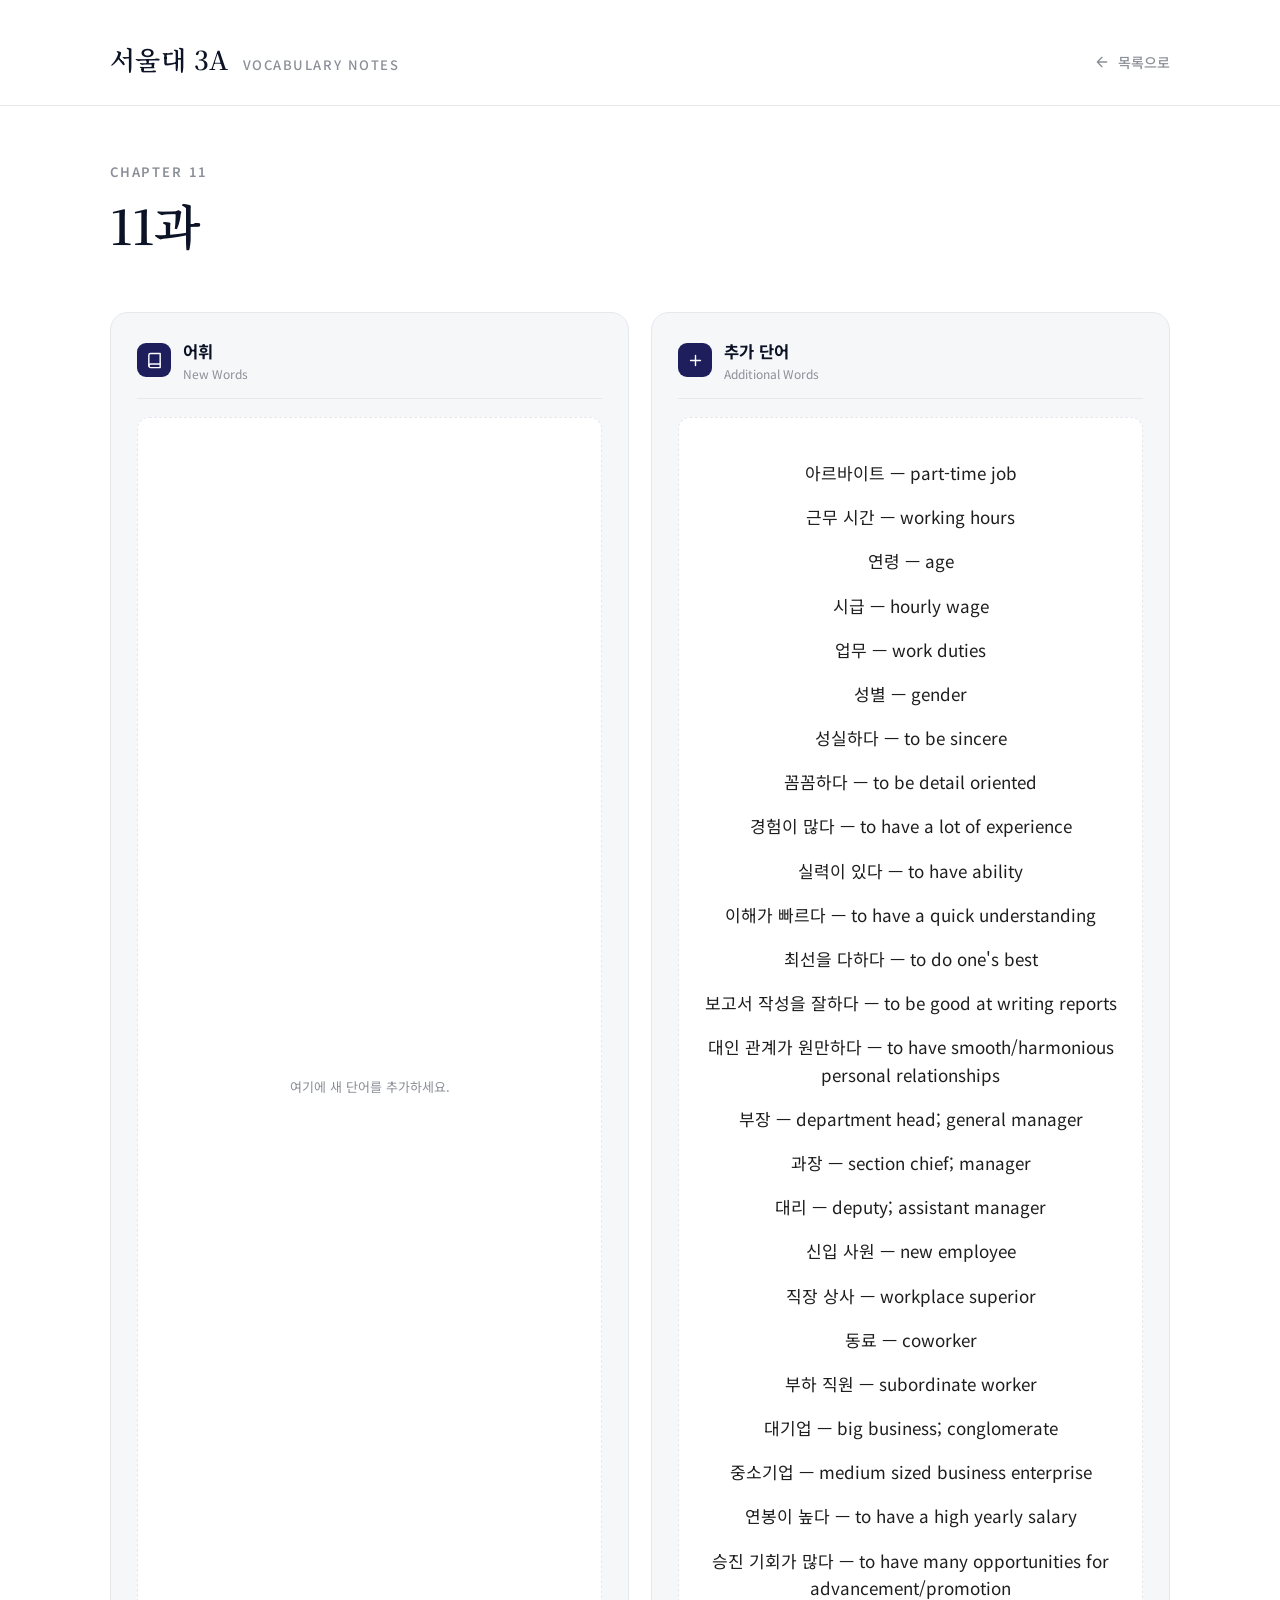
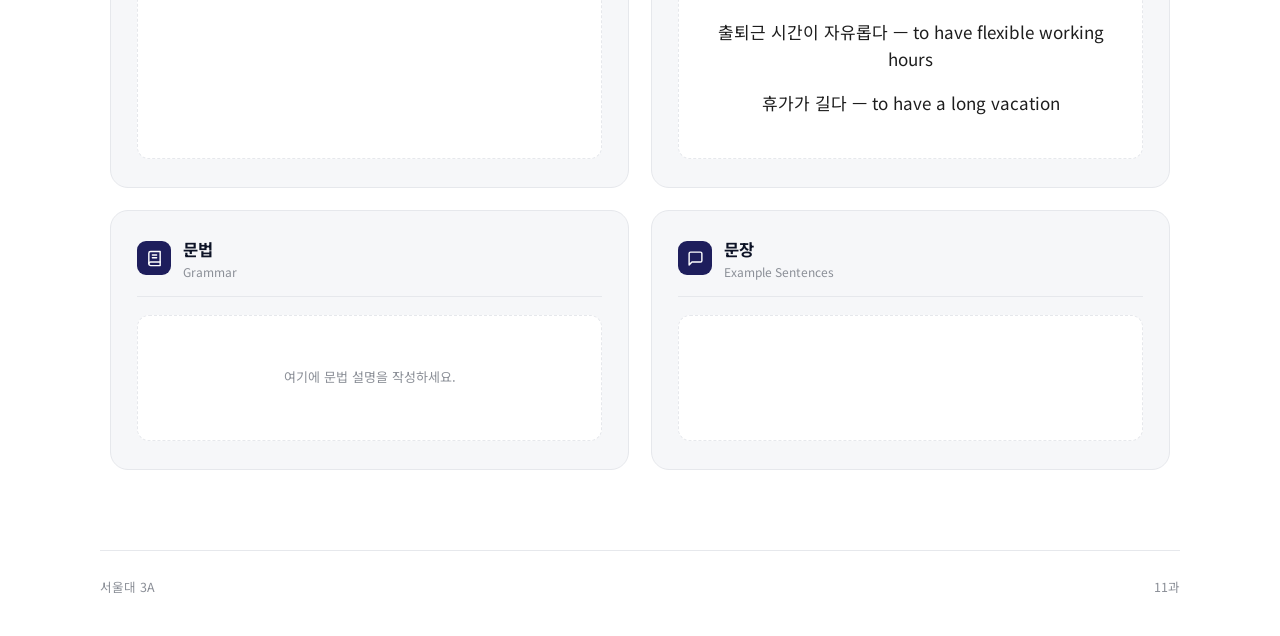
==== chapter11.html @ a2cbd9ff "11 слова" ====
<!DOCTYPE html>
<html lang="ko">
<head>
<meta charset="UTF-8">
<meta name="viewport" content="width=device-width, initial-scale=1.0">
<title>11과 — 서울대 3A</title>
<link rel="stylesheet" href="style.css">
</head>
<body class="page-chapter">

  <header class="topbar">
    <div class="shell topbar-inner">
      <div class="brand">
        <span class="brand-mark">서울대 3A</span>
        <span class="brand-sub">Vocabulary Notes</span>
      </div>
      <a class="back-link" href="index.html">
        <svg viewBox="0 0 24 24" fill="none" stroke="currentColor" stroke-width="2" stroke-linecap="round" stroke-linejoin="round"><path d="M19 12H5M12 19l-7-7 7-7"/></svg>
        목록으로
      </a>
    </div>
  </header>

  <main class="shell">

    <section class="page-head">
      <p class="eyebrow">Chapter 11</p>
      <h1>11과</h1>
    </section>

    <section class="section-grid">

      <article class="section-card">
        <div class="section-head">
          <span class="section-icon">
            <svg viewBox="0 0 24 24" stroke="currentColor" stroke-width="2" stroke-linecap="round" stroke-linejoin="round"><path d="M4 19.5A2.5 2.5 0 0 1 6.5 17H20"/><path d="M6.5 2H20v20H6.5A2.5 2.5 0 0 1 4 19.5v-15A2.5 2.5 0 0 1 6.5 2z"/></svg>
          </span>
          <div class="section-titles">
            <h2>어휘</h2>
            <span class="section-sub">New Words</span>
          </div>
        </div>
        <div class="section-body">
          <span class="placeholder">여기에 새 단어를 추가하세요.</span>
        </div>
      </article>

      <article class="section-card">
        <div class="section-head">
          <span class="section-icon">
            <svg viewBox="0 0 24 24" stroke="currentColor" stroke-width="2" stroke-linecap="round" stroke-linejoin="round"><path d="M12 5v14M5 12h14"/></svg>
          </span>
          <div class="section-titles">
            <h2>추가 단어</h2>
            <span class="section-sub">Additional Words</span>
          </div>
        </div>
        <div class="section-body">
          <span class="placeholder">
            <p class="w-1">아르바이트 — part-time job</p>
<p class="w-1">근무 시간 — working hours</p>
<p class="w-1">연령 — age</p>
<p class="w-1">시급 — hourly wage</p>
<p class="w-1">업무 — work duties</p>
<p class="w-1">성별 — gender</p>
<p class="w-1">성실하다 — to be sincere</p>
<p class="w-1">꼼꼼하다 — to be detail oriented</p>
<p class="w-1">경험이 많다 — to have a lot of experience</p>
<p class="w-1">실력이 있다 — to have ability</p>
<p class="w-1">이해가 빠르다 — to have a quick understanding</p>
<p class="w-1">최선을 다하다 — to do one's best</p>
<p class="w-1">보고서 작성을 잘하다 — to be good at writing reports</p>
<p class="w-1">대인 관계가 원만하다 — to have smooth/harmonious personal relationships</p>
<p class="w-1">부장 — department head; general manager</p>
<p class="w-1">과장 — section chief; manager</p>
<p class="w-1">대리 — deputy; assistant manager</p>
<p class="w-1">신입 사원 — new employee</p>
<p class="w-1">직장 상사 — workplace superior</p>
<p class="w-1">동료 — coworker</p>
<p class="w-1">부하 직원 — subordinate worker</p>
<p class="w-1">대기업 — big business; conglomerate</p>
<p class="w-1">중소기업 — medium sized business enterprise</p>
<p class="w-1">연봉이 높다 — to have a high yearly salary</p>
<p class="w-1">승진 기회가 많다 — to have many opportunities for advancement/promotion</p>
<p class="w-1">출퇴근 시간이 자유롭다 — to have flexible working hours</p>
<p class="w-1">휴가가 길다 — to have a long vacation</p>
          </span>
        </div>
      </article>

      <article class="section-card">
        <div class="section-head">
          <span class="section-icon">
            <svg viewBox="0 0 24 24" stroke="currentColor" stroke-width="2" stroke-linecap="round" stroke-linejoin="round"><path d="M4 19.5A2.5 2.5 0 0 1 6.5 17H20"/><path d="M6.5 2H20v20H6.5A2.5 2.5 0 0 1 4 19.5v-15A2.5 2.5 0 0 1 6.5 2z"/><path d="M9 7h6M9 11h6"/></svg>
          </span>
          <div class="section-titles">
            <h2>문법</h2>
            <span class="section-sub">Grammar</span>
          </div>
        </div>
        <div class="section-body">
          <span class="placeholder">여기에 문법 설명을 작성하세요.</span>
        </div>
      </article>

      <article class="section-card">
        <div class="section-head">
          <span class="section-icon">
            <svg viewBox="0 0 24 24" stroke="currentColor" stroke-width="2" stroke-linecap="round" stroke-linejoin="round"><path d="M21 15a2 2 0 0 1-2 2H7l-4 4V5a2 2 0 0 1 2-2h14a2 2 0 0 1 2 2z"/></svg>
          </span>
          <div class="section-titles">
            <h2>문장</h2>
            <span class="section-sub">Example Sentences</span>
          </div>
        </div>
        <div class="section-body">
          <table class="vocab-table">
            <tr><td></td><td></td></tr>
            <tr><td></td><td></td></tr>
            <tr><td></td><td></td></tr>
            <tr><td></td><td></td></tr>
          </table>
        </div>
      </article>

    </section>

  </main>

  <footer class="site-footer shell">
    <span>서울대 3A</span>
    <span>11과</span>
  </footer>

</body>
</html>
---- style.css ----
/* ===========================================================
   서울대 3A — общий стиль
   Палитра: белый / графитовый / тёмно-синий
=========================================================== */

@import url('https://fonts.googleapis.com/css2?family=Noto+Sans+KR:wght@300;400;500;600;700;800&family=Noto+Serif+KR:wght@500;600&display=swap');

:root{
  --white:        #ffffff;
  --bg-soft:       #f6f7f9;
  --graphite:      #34373d;
  --graphite-soft: #8b8f97;
  --line:          #e6e8ec;
  --navy:          #16213e;
  --navy-deep:     #0d1326;
  --navy-soft:     rgba(22,33,62,0.06);

  --radius: 18px;
  --max-width: 1080px;
  --ease: cubic-bezier(.22,.61,.36,1);
}

*{ box-sizing: border-box; }

html{ scroll-behavior: smooth; }

body{
  margin: 0;
  background: var(--white);
  color: var(--graphite);
  font-family: 'Noto Sans KR', -apple-system, BlinkMacSystemFont, sans-serif;
  -webkit-font-smoothing: antialiased;
  min-height: 100vh;
}

a{ color: inherit; text-decoration: none; }

:focus-visible{
  outline: 2px solid var(--navy);
  outline-offset: 3px;
  border-radius: 6px;
}

@media (prefers-reduced-motion: reduce){
  *{ animation: none !important; transition: none !important; }
}

/* ---------- shell ---------- */

.shell{
  max-width: var(--max-width);
  margin: 0 auto;
  padding: 0 10px;
}

/* ---------- top bar ---------- */

.topbar{
  padding: 40px 0 28px;
  border-bottom: 1px solid var(--line);
}

.topbar-inner{
  display: flex;
  align-items: baseline;
  justify-content: space-between;
  gap: 16px;
  flex-wrap: wrap;
}

.brand{
  display: flex;
  align-items: baseline;
  gap: 14px;
}

.brand-mark{
  font-family: 'Noto Serif KR', serif;
  font-weight: 600;
  font-size: 26px;
  letter-spacing: .01em;
  color: var(--navy-deep);
}

.brand-sub{
  font-size: 13px;
  font-weight: 500;
  letter-spacing: .12em;
  color: var(--graphite-soft);
  text-transform: uppercase;
}

.topbar-note{
  font-size: 13px;
  color: var(--graphite-soft);
}

.back-link{
  display: inline-flex;
  align-items: center;
  gap: 8px;
  font-size: 14px;
  font-weight: 500;
  color: var(--graphite-soft);
  transition: color .2s var(--ease), gap .2s var(--ease);
}
.back-link:hover{ color: var(--navy); gap: 11px; }
.back-link svg{ width: 16px; height: 16px; }

/* ---------- page header (under topbar) ---------- */

.page-head{
  padding: 56px 0 40px;
}

.page-head .eyebrow{
  font-size: 13px;
  font-weight: 600;
  letter-spacing: .14em;
  text-transform: uppercase;
  color: var(--graphite-soft);
  margin: 0 0 14px;
}

.page-head h1{
  font-family: 'Noto Serif KR', serif;
  font-weight: 600;
  font-size: clamp(32px, 5vw, 48px);
  line-height: 1.15;
  margin: 0 0 12px;
  color: var(--navy-deep);
}

.page-head p{
  font-size: 15.5px;
  color: var(--graphite-soft);
  max-width: 520px;
  margin: 0;
  line-height: 1.6;
}

/* ===========================================================
   HOME — grid of 9 chapter cards
=========================================================== */

.chapter-grid{
  display: grid;
  grid-template-columns: repeat(3, 1fr);
  gap: 22px;
  padding: 8px 0 80px;
}

.chapter-card{
  position: relative;
  display: flex;
  flex-direction: column;
  justify-content: space-between;
  height: 200px;
  padding: 26px 26px 22px;
  background: rgb(30, 30, 92);
  border: 1px solid var(--line);
  border-radius: var(--radius);
  overflow: hidden;
  transition: border-color .25s var(--ease), transform .25s var(--ease), box-shadow .25s var(--ease);
}



.chapter-card:hover{
  transform: translateY(-4px);
  border-color: var(--navy-deep);
  box-shadow: 0 18px 36px -22px rgba(13,19,38,.45);
}

.chapter-card:hover::before{ transform: translateY(0); }

.chapter-card .ghost-num{
  position: absolute;
  top: -18px;
  right: -6px;
  font-family: 'Noto Serif KR', serif;
  font-weight: 600;
  font-size: 120px;
  line-height: 1;
  color: var(--white);
  opacity: .05;
  z-index: 0;
  transition: opacity .3s var(--ease), color .3s var(--ease);
  user-select: none;
}
.chapter-card:hover .ghost-num{ opacity: 0.6; color: var(--white); }

.chapter-card .card-top{
  position: relative;
  z-index: 1;
  display: flex;
  align-items: center;
  justify-content: space-between;
}

.chapter-card .index-tag{
  font-size: 12px;
  font-weight: 600;
  letter-spacing: .12em;
  color: var(--graphite-soft);
  transition: color .25s var(--ease);
}
.chapter-card:hover .index-tag{ color: rgba(255,255,255,.55); }

.chapter-card .arrow{
  width: 30px;
  height: 30px;
  border-radius: 50%;
  border: 1px solid var(--line);
  display: flex;
  align-items: center;
  justify-content: center;
  transition: border-color .25s var(--ease), background .25s var(--ease), transform .25s var(--ease);
}
.chapter-card .arrow svg{
  width: 14px; height: 14px;
  stroke: var(--graphite-soft);
  transition: stroke .25s var(--ease);
}
.chapter-card:hover .arrow{
  border-color: rgba(255,255,255,.35);
  transform: rotate(45deg);
}
.chapter-card:hover .arrow svg{ stroke: var(--white); }

.chapter-card .card-bottom{
  position: relative;
  z-index: 1;
}

.chapter-card .lesson-label{
  font-family: 'Noto Serif KR', serif;
  font-weight: 600;
  font-size: 30px;
  color: var(--white);
  margin: 0 0 6px;
  transition: color .25s var(--ease);
}
.chapter-card:hover .lesson-label{ color: var(--white); }

.chapter-card .lesson-meta{
  font-size: 12.5px;
  color: var(--white);
  transition: color .25s var(--ease);
}
.chapter-card:hover .lesson-meta{ color: rgba(255,255,255,.6); }

/* ===========================================================
   CHAPTER PAGE — 4 section cards
=========================================================== */

.section-grid{
  display: grid;
  grid-template-columns: repeat(2, 1fr);
  gap: 22px;
  padding: 8px 0 80px;
}

.section-card{
  background: var(--bg-soft);
  border: 1px solid var(--line);
  border-radius: var(--radius);
  padding: 26px 26px 28px;
  min-height: 260px;
  display: flex;
  flex-direction: column;
}

.w-1 {
  font-size: 17px;
  color: rgba(0, 0, 0, 0.885);
}

.section-card .section-head{
  display: flex;
  align-items: center;
  gap: 12px;
  margin-bottom: 18px;
  padding-bottom: 16px;
  border-bottom: 1px solid var(--line);
}

.section-card .section-icon{
  width: 34px;
  height: 34px;
  border-radius: 9px;
  background: rgb(30, 30, 92);
  display: flex;
  align-items: center;
  justify-content: center;
  flex-shrink: 0;
}
.section-card .section-icon svg{
  width: 17px; height: 17px;
  stroke: var(--white);
  fill: none;
}

.section-card .section-titles{ display: flex; flex-direction: column; }

.section-card h2{
  font-size: 16.5px;
  font-weight: 700;
  margin: 0;
  color: var(--navy-deep);
}

.section-card .section-sub{
  font-size: 12px;
  color: var(--graphite-soft);
  margin-top: 2px;
}

.section-card .section-body{
  flex: 1;
  background: var(--white);
  border: 1px dashed var(--line);
  border-radius: 12px;
  display: flex;
  align-items: center;
  justify-content: center;
  text-align: center;
  padding: 24px;
}

.section-card .section-body span{
  font-size: 13px;
  color: var(--graphite-soft);
  line-height: 1.6;
}

/* ===========================================================
   footer
=========================================================== */

.site-footer{
  border-top: 1px solid var(--line);
  padding: 26px 0 40px;
  font-size: 12.5px;
  color: var(--graphite-soft);
  display: flex;
  justify-content: space-between;
  flex-wrap: wrap;
  gap: 8px;
}

/* ===========================================================
   responsive
=========================================================== */

@media (max-width: 920px){
  .chapter-grid{ grid-template-columns: repeat(2, 1fr); }
  .section-grid{ grid-template-columns: 1fr; }
}

@media (max-width: 600px){
  .shell{ padding: 0 18px; }
  .chapter-grid{ grid-template-columns: 1fr; gap: 16px; }
  .chapter-card{ height: 170px; padding: 22px 22px 18px; }
  .chapter-card .ghost-num{ font-size: 90px; }
  .page-head{ padding: 38px 0 28px; }
  .topbar{ padding: 28px 0 22px; }
  .section-card{ padding: 22px 20px 24px; min-height: 200px; }
}
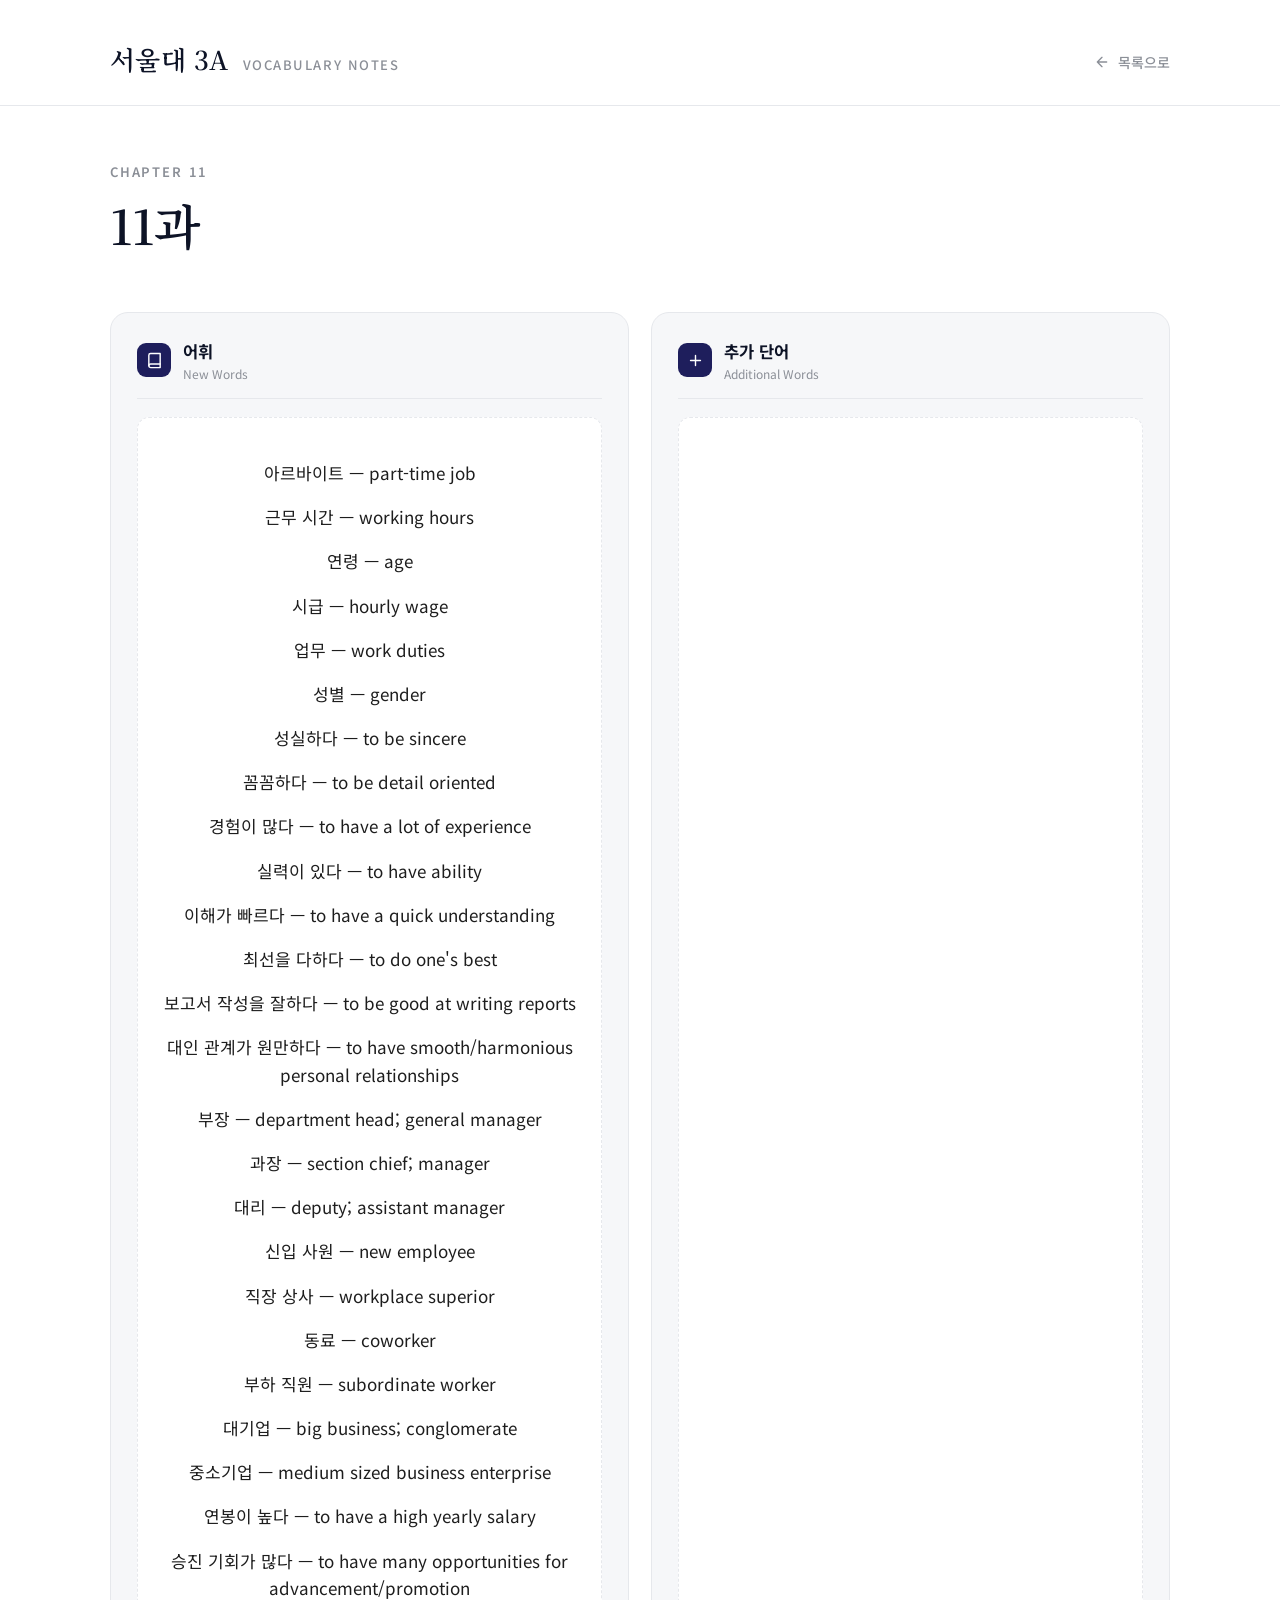
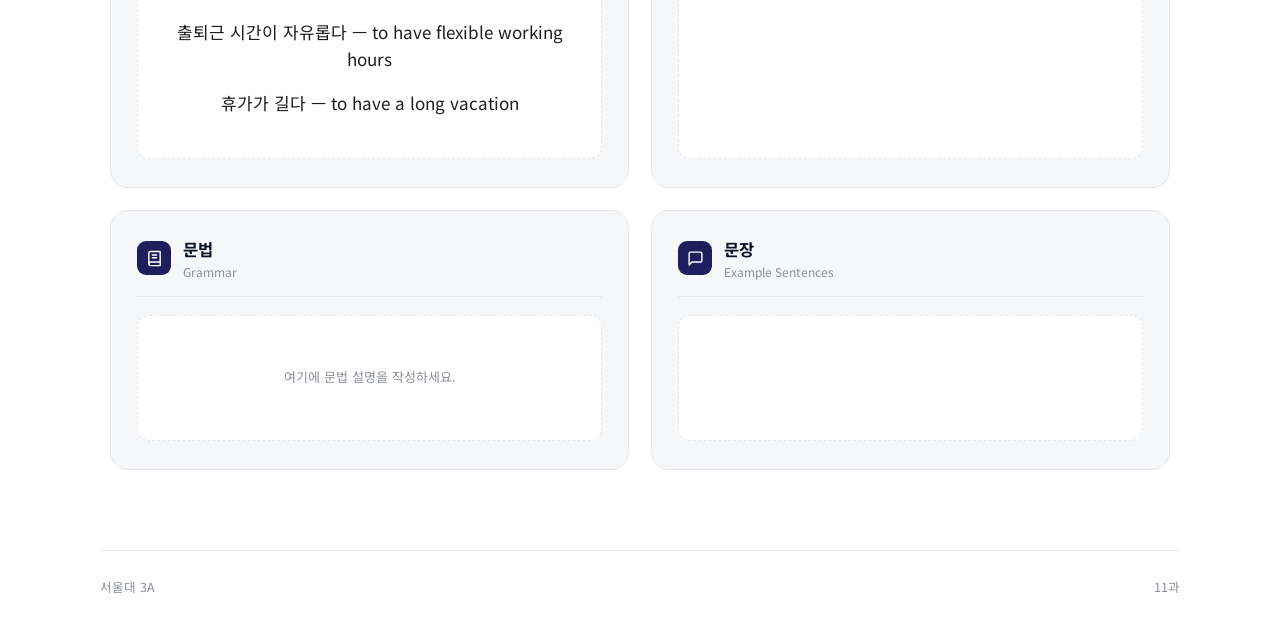
==== commit f78f0984: "слова исправила" ====
--- a/chapter11.html
+++ b/chapter11.html
@@ -41,21 +41,6 @@
           </div>
         </div>
         <div class="section-body">
-          <span class="placeholder">여기에 새 단어를 추가하세요.</span>
-        </div>
-      </article>
-
-      <article class="section-card">
-        <div class="section-head">
-          <span class="section-icon">
-            <svg viewBox="0 0 24 24" stroke="currentColor" stroke-width="2" stroke-linecap="round" stroke-linejoin="round"><path d="M12 5v14M5 12h14"/></svg>
-          </span>
-          <div class="section-titles">
-            <h2>추가 단어</h2>
-            <span class="section-sub">Additional Words</span>
-          </div>
-        </div>
-        <div class="section-body">
           <span class="placeholder">
             <p class="w-1">아르바이트 — part-time job</p>
 <p class="w-1">근무 시간 — working hours</p>
@@ -84,6 +69,23 @@
 <p class="w-1">승진 기회가 많다 — to have many opportunities for advancement/promotion</p>
 <p class="w-1">출퇴근 시간이 자유롭다 — to have flexible working hours</p>
 <p class="w-1">휴가가 길다 — to have a long vacation</p>
+          </span>
+        </div>
+      </article>
+
+      <article class="section-card">
+        <div class="section-head">
+          <span class="section-icon">
+            <svg viewBox="0 0 24 24" stroke="currentColor" stroke-width="2" stroke-linecap="round" stroke-linejoin="round"><path d="M12 5v14M5 12h14"/></svg>
+          </span>
+          <div class="section-titles">
+            <h2>추가 단어</h2>
+            <span class="section-sub">Additional Words</span>
+          </div>
+        </div>
+        <div class="section-body">
+          <span class="placeholder">
+            
           </span>
         </div>
       </article>
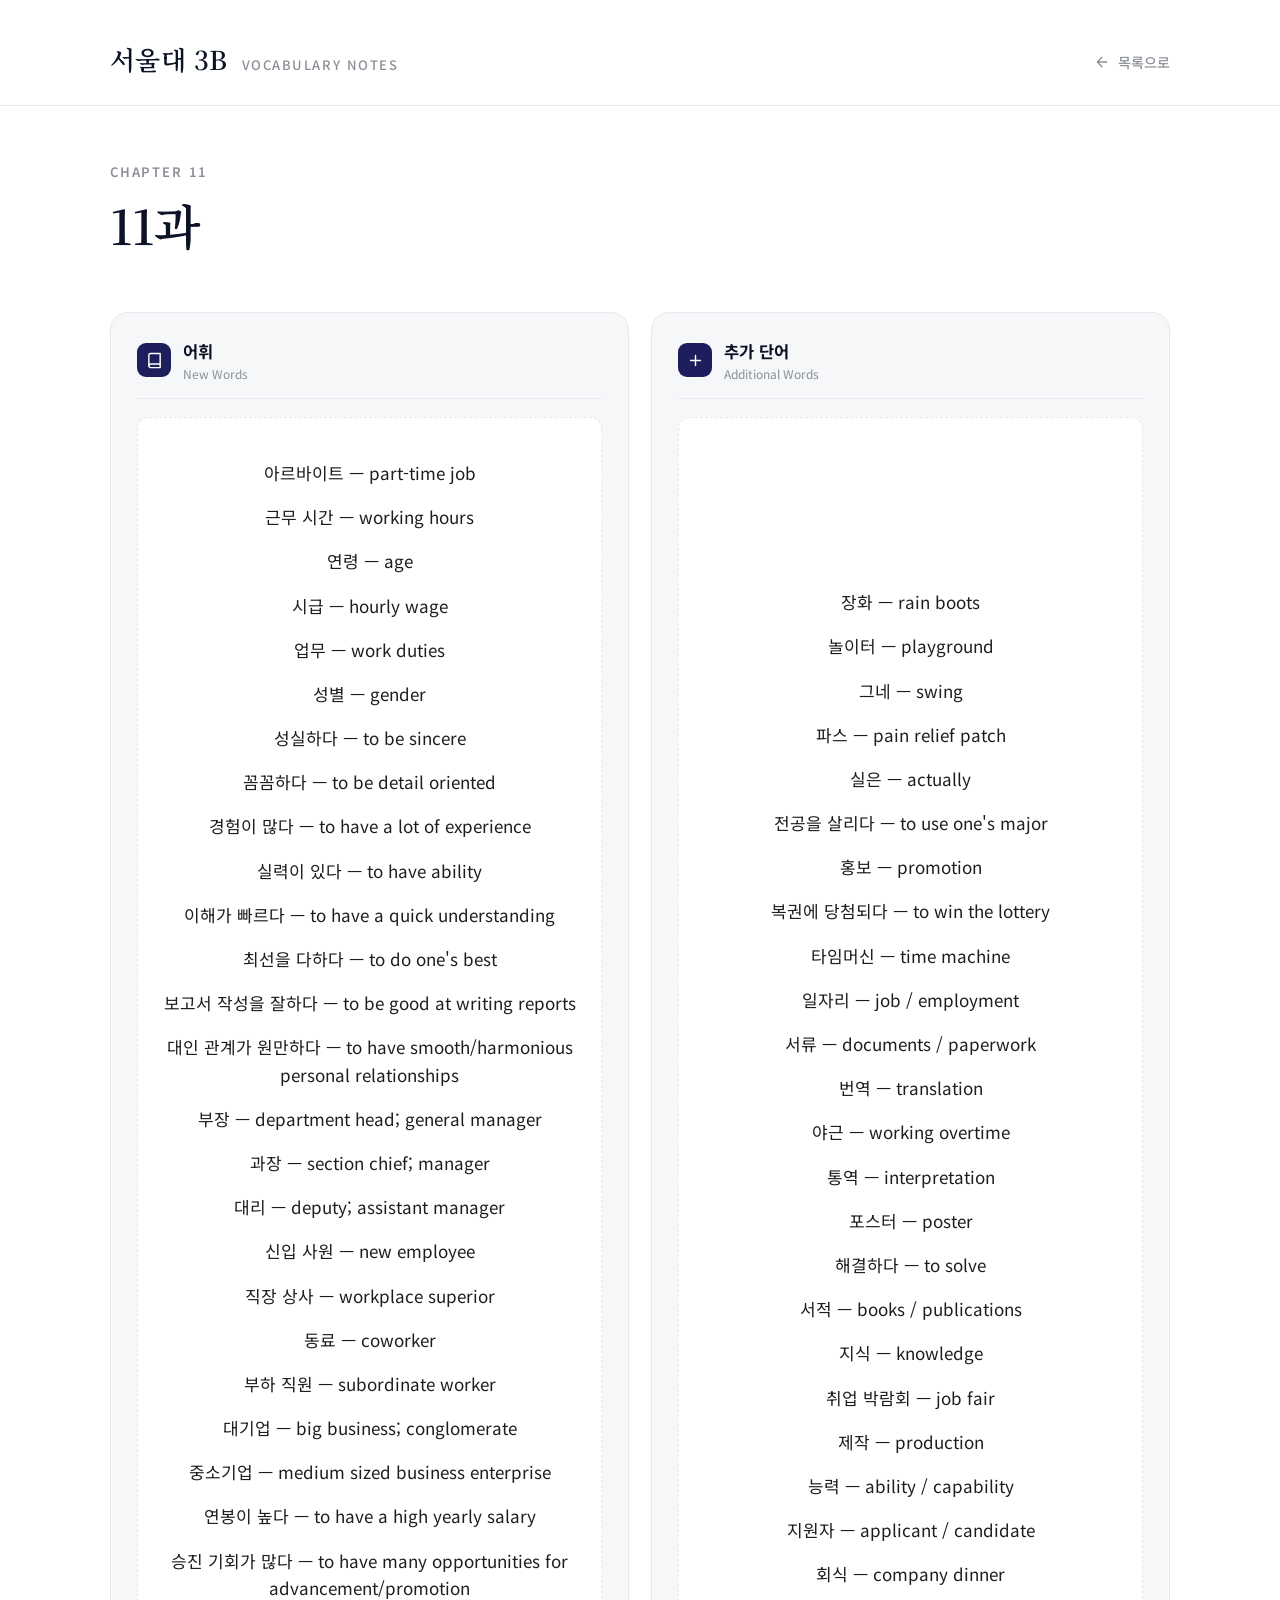
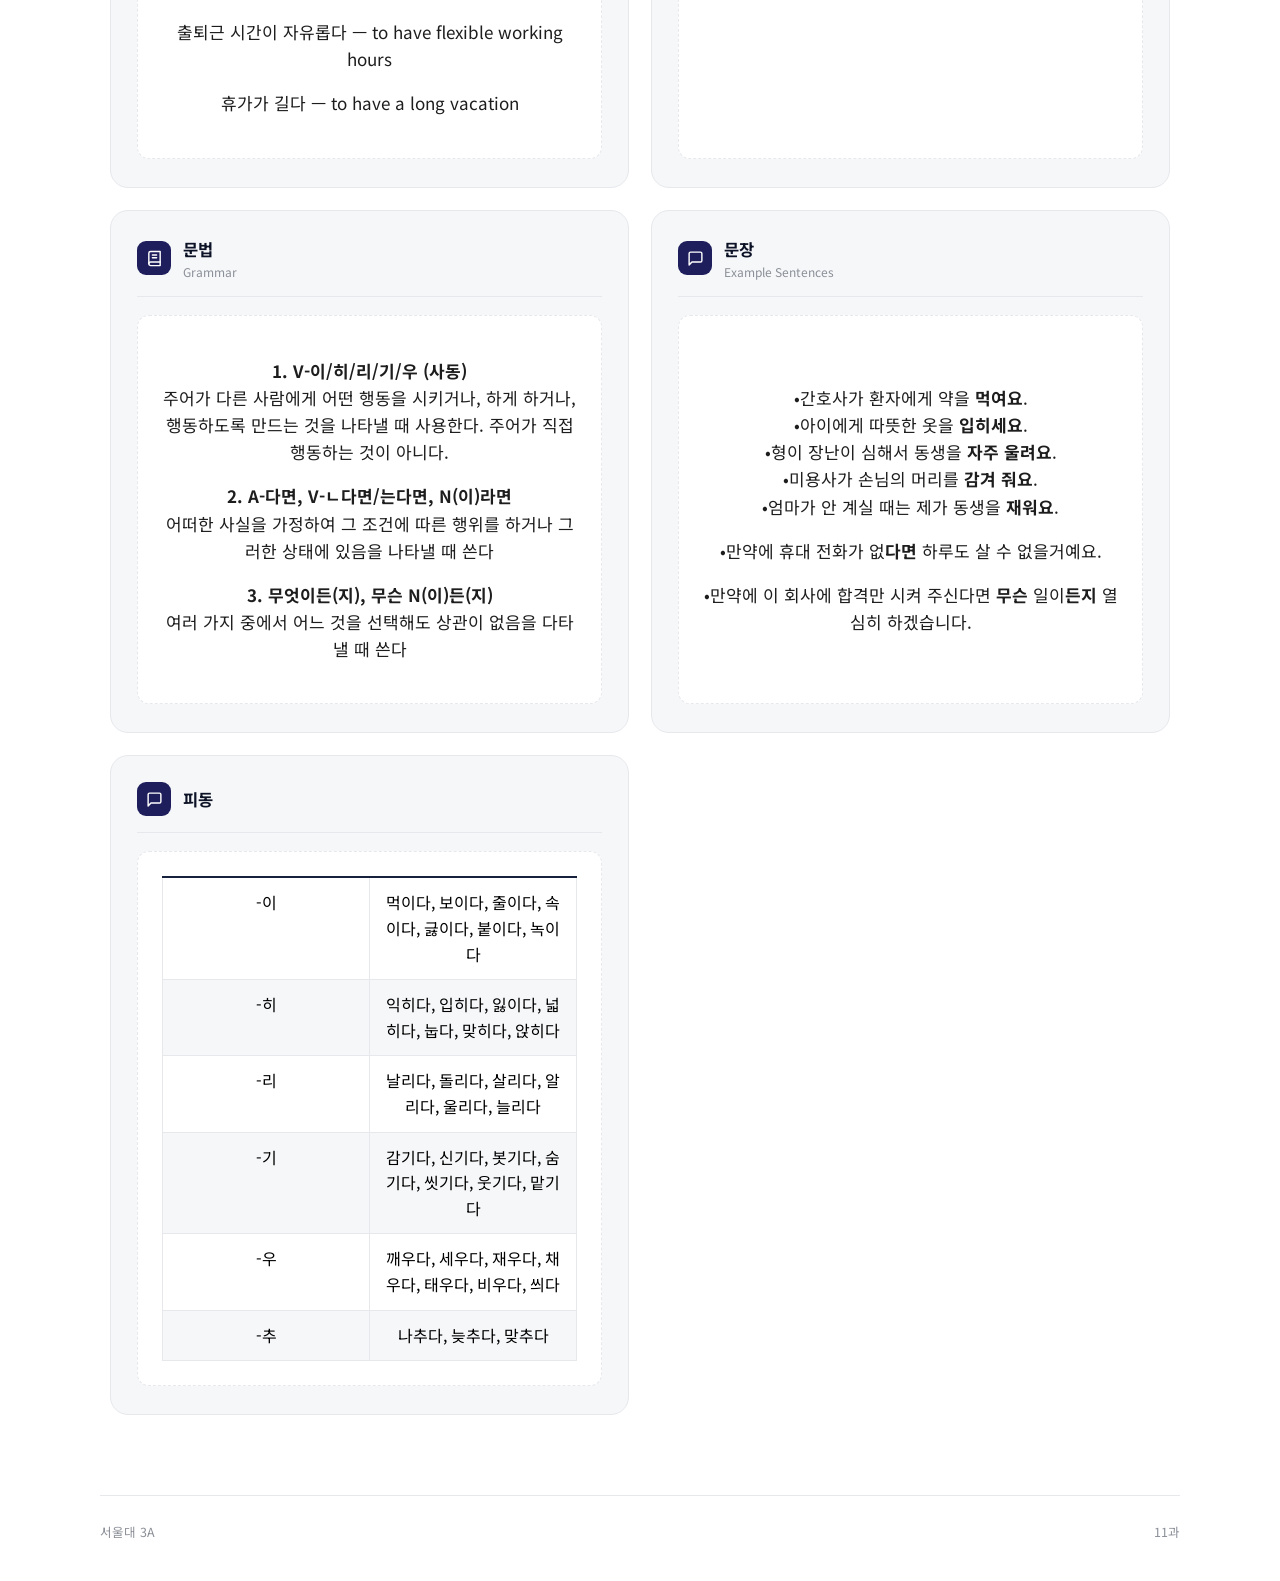
==== commit c184e77b: "10-11 главы кыт" ====
--- a/chapter11.html
+++ b/chapter11.html
@@ -5,13 +5,14 @@
 <meta name="viewport" content="width=device-width, initial-scale=1.0">
 <title>11과 — 서울대 3A</title>
 <link rel="stylesheet" href="style.css">
+<link rel="stylesheet" href="style6.css">
 </head>
 <body class="page-chapter">
 
   <header class="topbar">
     <div class="shell topbar-inner">
       <div class="brand">
-        <span class="brand-mark">서울대 3A</span>
+        <span class="brand-mark">서울대 3B</span>
         <span class="brand-sub">Vocabulary Notes</span>
       </div>
       <a class="back-link" href="index.html">
@@ -85,7 +86,29 @@
         </div>
         <div class="section-body">
           <span class="placeholder">
-            
+<p class="w-1">장화 — rain boots</p>
+<p class="w-1">놀이터 — playground</p>
+<p class="w-1">그네 — swing</p>
+<p class="w-1">파스 — pain relief patch</p>
+<p class="w-1">실은 — actually </p>
+<p class="w-1">전공을 살리다 — to use one's major </p>
+<p class="w-1">홍보 — promotion </p>
+<p class="w-1">복권에 당첨되다 — to win the lottery</p>
+<p class="w-1">타임머신 — time machine</p>
+<p class="w-1">일자리 — job / employment</p>
+<p class="w-1">서류 — documents / paperwork</p>
+<p class="w-1">번역 — translation</p>
+<p class="w-1">야근 — working overtime </p>
+<p class="w-1">통역 — interpretation</p>
+<p class="w-1">포스터 — poster</p>
+<p class="w-1">해결하다 — to solve </p>
+<p class="w-1">서적 — books / publications</p>
+<p class="w-1">지식 — knowledge</p>
+<p class="w-1">취업 박람회 — job fair </p>
+<p class="w-1">제작 — production </p>
+<p class="w-1">능력 — ability / capability</p>
+<p class="w-1">지원자 — applicant / candidate</p>
+<p class="w-1">회식 — company dinner </p>
           </span>
         </div>
       </article>
@@ -101,7 +124,21 @@
           </div>
         </div>
         <div class="section-body">
-          <span class="placeholder">여기에 문법 설명을 작성하세요.</span>
+          <span class="placeholder">
+               <p class="w-1">
+              <b>1. V-이/히/리/기/우 (사동)  </b> <br>
+              주어가 다른 사람에게 어떤 행동을 시키거나, 하게 하거나, 행동하도록 
+              만드는 것을 나타낼 때 사용한다. 주어가 직접 행동하는 것이 아니다.
+            </p>
+            <p class="w-1">
+              <b>2. A-다면, V-ㄴ다면/는다면, N(이)라면 </b> <br>
+              어떠한 사실을 가정하여 그 조건에 따른 행위를 하거나 그러한 상태에 있음을 나타낼 때 쓴다
+            </p>
+            <p class="w-1">
+              <b>3. 무엇이든(지), 무슨 N(이)든(지)</b> <br>
+              여러 가지 중에서 어느 것을 선택해도 상관이 없음을 다타낼 때 쓴다
+            </p>
+          </span>
         </div>
       </article>
 
@@ -116,12 +153,46 @@
           </div>
         </div>
         <div class="section-body">
+          <span>
+            <p class="w-1">
+                •간호사가 환자에게 약을 <b>먹여요</b>. <br>
+                •아이에게 따뜻한 옷을 <b>입히세요</b>. <br>
+                •형이 장난이 심해서 동생을  <b>자주 울려요</b>. <br>
+                •미용사가 손님의 머리를 <b>감겨 줘요</b>. <br>
+                •엄마가 안 계실 때는 제가 동생을 <b>재워요</b>.
+            </p>
+
+              <p class="w-1">
+                •만약에 휴대 전화가 없<b>다면</b> 하루도 살 수 없을거예요.
+            </p>
+
+              <p class="w-1">
+                •만약에 이 회사에 합격만 시켜 주신다면 <b>무슨</b> 일이<b>든지</b> 열심히 하겠습니다.
+            </p>
+          </span>
+        </div>
+      </article>
+
+      <article class="section-card">
+        <div class="section-head">
+          <span class="section-icon">
+            <svg viewBox="0 0 24 24" stroke="currentColor" stroke-width="2" stroke-linecap="round" stroke-linejoin="round"><path d="M21 15a2 2 0 0 1-2 2H7l-4 4V5a2 2 0 0 1 2-2h14a2 2 0 0 1 2 2z"/></svg>
+          </span>
+          <div class="section-titles">
+            <h2>피동</h2>
+          </div>
+        </div>
+        <div class="section-body">
+          <span>
           <table class="vocab-table">
-            <tr><td></td><td></td></tr>
-            <tr><td></td><td></td></tr>
-            <tr><td></td><td></td></tr>
-            <tr><td></td><td></td></tr>
+            <tr><td>-이</td><td>먹이다, 보이다, 줄이다, 속이다, 긇이다, 붙이다, 녹이다</td></tr>
+            <tr><td>-히</td><td>익히다, 입히다, 잃이다, 넓히다, 눕다, 맞히다, 앉히다</td></tr>
+            <tr><td>-리</td><td>날리다, 돌리다, 살리다, 알리다, 울리다, 늘리다</td></tr>
+            <tr><td>-기</td><td>감기다, 신기다, 봇기다, 숨기다, 씻기다, 웃기다, 맡기다</td></tr>
+            <tr><td>-우</td><td>깨우다, 세우다, 재우다, 채우다, 태우다, 비우다, 씌다</td></tr>
+            <tr><td>-추</td><td>나추다, 늦추다, 맞추다</td></tr>
           </table>
+          </span>
         </div>
       </article>
 
--- a/style6.css
+++ b/style6.css
@@ -0,0 +1,19 @@
+.vocab-table {
+  width: 100%;
+  border-collapse: collapse;
+  font-size: 16px;
+}
+.vocab-table td {
+  padding: 12px 14px;
+  border: 1px solid var(--line);
+  vertical-align: top;
+  width: 50%;
+  min-height: 36px;
+  color: black;
+}
+.vocab-table tr:first-child td {
+  border-top: 2px solid var(--navy);
+}
+.vocab-table tr:nth-child(even) td {
+  background: var(--bg-soft);
+}
